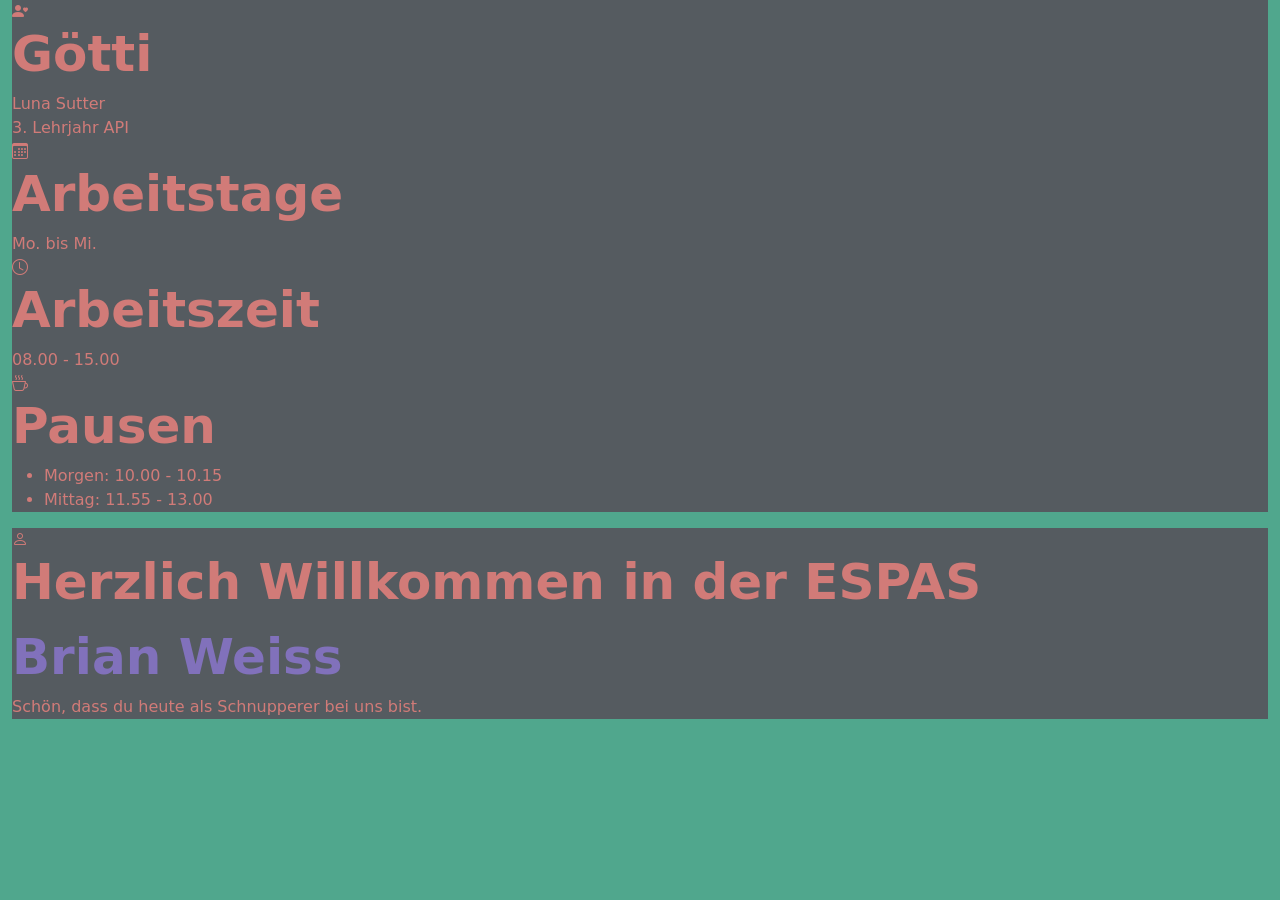
==== index.html @ 97c034d4 "Götti aktualisiert" ====
<!DOCTYPE html>
<html lang="de">

<head>
    <meta charset="UTF-8">
    <title>yodeck-welcome-screen</title>
    <meta name="viewport" content="width=device-width, initial-scale=1">

    <!-- Bootstrap 5 -->
    <link href="https://cdn.jsdelivr.net/npm/bootstrap@5.3.3/dist/css/bootstrap.min.css" rel="stylesheet">

    <!-- Template CSS -->
    <link href="css/template.css" rel="stylesheet">

    <!-- Bootstrap Icons -->
    <link href="https://cdn.jsdelivr.net/npm/bootstrap-icons@1.11.3/font/bootstrap-icons.css" rel="stylesheet">

    <style>
        /* =========================================
           VERFÜGBARE FARBEN
           ========================================= */

        /* Die Farbe einsetzen:
           z.B: background: var(--blue);
        */

        :root {

            /* =========================
            Neutrale Farben
            ========================= */

            --white: #ffffff;
            --light-gray: #e6e6e6;
            --gray: #9da3a8;
            --dark-gray: #555b60;
            --black: #212529;


            /* =========================
            Farben
            ========================= */

            --blue: #7dbfd4;
            --green: #9adaa9;
            --cyan: #6ed0df;
            --yellow: #f0e266;
            --red: #d17b78;

            --purple: #8171bb;
            --orange: #e0b068;
            --teal: #50a78d;
        }


        /* =========================================
           HINTERGRUNDFARBE
           ========================================= */

        body {
            background: var(--teal);
        }


        /* =========================================
           WELCOME CARD
           ========================================= */

        .welcome-card {

            /* Hintergrundfarbe */
            background: var(--dark-gray);

            /* Textfarbe */
            color: var(--red);
        }


        /* =========================================
           TITEL
           ========================================= */

        h1 {

            /* Titel: Schriftgrösse */
            font-size: 50px;

            /* Titel: Schriftstärke */
            font-weight: 600;
        }


        /* =========================================
           NAME
           ========================================= */

        .name {

            /* Schriftgrösse */
            font-size: 50px;

            /* Schriftstärke */
            font-weight: 600;

            /* Farbe */
            color: var(--purple);
        }
    </style>

</head>


<body>

    <div class="container-fluid screen fade-in">

        <!-- =========================================
             LINKE SEITE
             ========================================= -->

        <div class="left-column">

            <!-- Box 1 -->
            <div class="welcome-card">

                <div class="icon">
                    <i class="bi-person-heart"></i>
                </div>

                <h1>Götti</h1>

                <div class="subtitle">
                    Luna Sutter
                    <br>
                    3. Lehrjahr API
                </div>

            </div>


            <!-- Box 2 -->
            <div class="welcome-card">

                <div class="icon">
                    <i class="bi bi-calendar3"></i>
                </div>

                <h1>Arbeitstage</h1>

                <div class="subtitle">
                    Mo. bis Mi.
                </div>

            </div>


            <!-- Box 3 -->
            <div class="welcome-card">

                <div class="icon">
                    <i class="bi bi-clock"></i>
                </div>

                <h1>Arbeitszeit</h1>

                <div class="subtitle">
                    08.00 - 15.00
                </div>

            </div>


            <!-- Box 4 -->
            <div class="welcome-card">

                <div class="icon">
                    <i class="bi bi-cup-hot"></i>
                </div>

                <h1>Pausen</h1>

                <div class="subtitle">
                    <ul>
                        <li>Morgen: 10.00 - 10.15</li>
                        <li>Mittag: 11.55 - 13.00</li>
                    </ul>
                </div>

            </div>

        </div>


        <!-- =========================================
             RECHTE WELCOME BOX
             ========================================= -->

        <div class="welcome-card right-box">

            <div class="icon">
                <i class="bi bi-person"></i>
            </div>

            <h1>
                Herzlich Willkommen in der ESPAS
            </h1>

            <div class="name">
                Brian Weiss
            </div>

            <div class="subtitle">
                Schön, dass du heute als Schnupperer bei uns bist.
            </div>

        </div>

    </div>

</body>

</html>
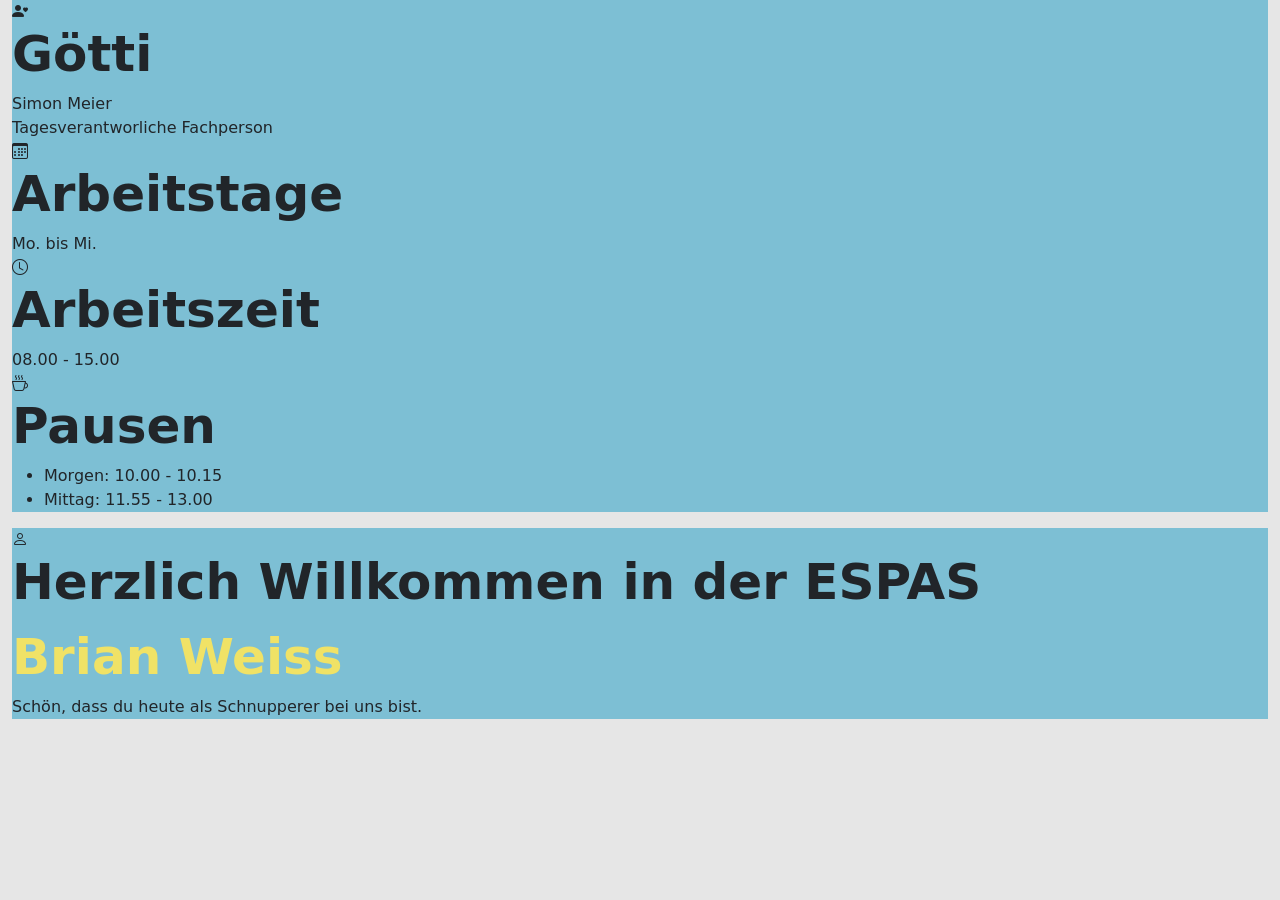
==== commit 8cd54f98: "added information first commit" ====
--- a/index.html
+++ b/index.html
@@ -58,7 +58,7 @@
            ========================================= */
 
         body {
-            background: var(--teal);
+            background: var(--light-gray);
         }
 
 
@@ -69,10 +69,10 @@
         .welcome-card {
 
             /* Hintergrundfarbe */
-            background: var(--dark-gray);
+            background: var(--blue);
 
             /* Textfarbe */
-            color: var(--red);
+            color: var(--black);
         }
 
 
@@ -103,7 +103,7 @@
             font-weight: 600;
 
             /* Farbe */
-            color: var(--purple);
+            color: var(--yellow);
         }
     </style>
 
@@ -130,9 +130,9 @@
                 <h1>Götti</h1>
 
                 <div class="subtitle">
-                    Luna Sutter
+                    Simon Meier
                     <br>
-                    3. Lehrjahr API
+                    Tagesverantworliche Fachperson
                 </div>
 
             </div>
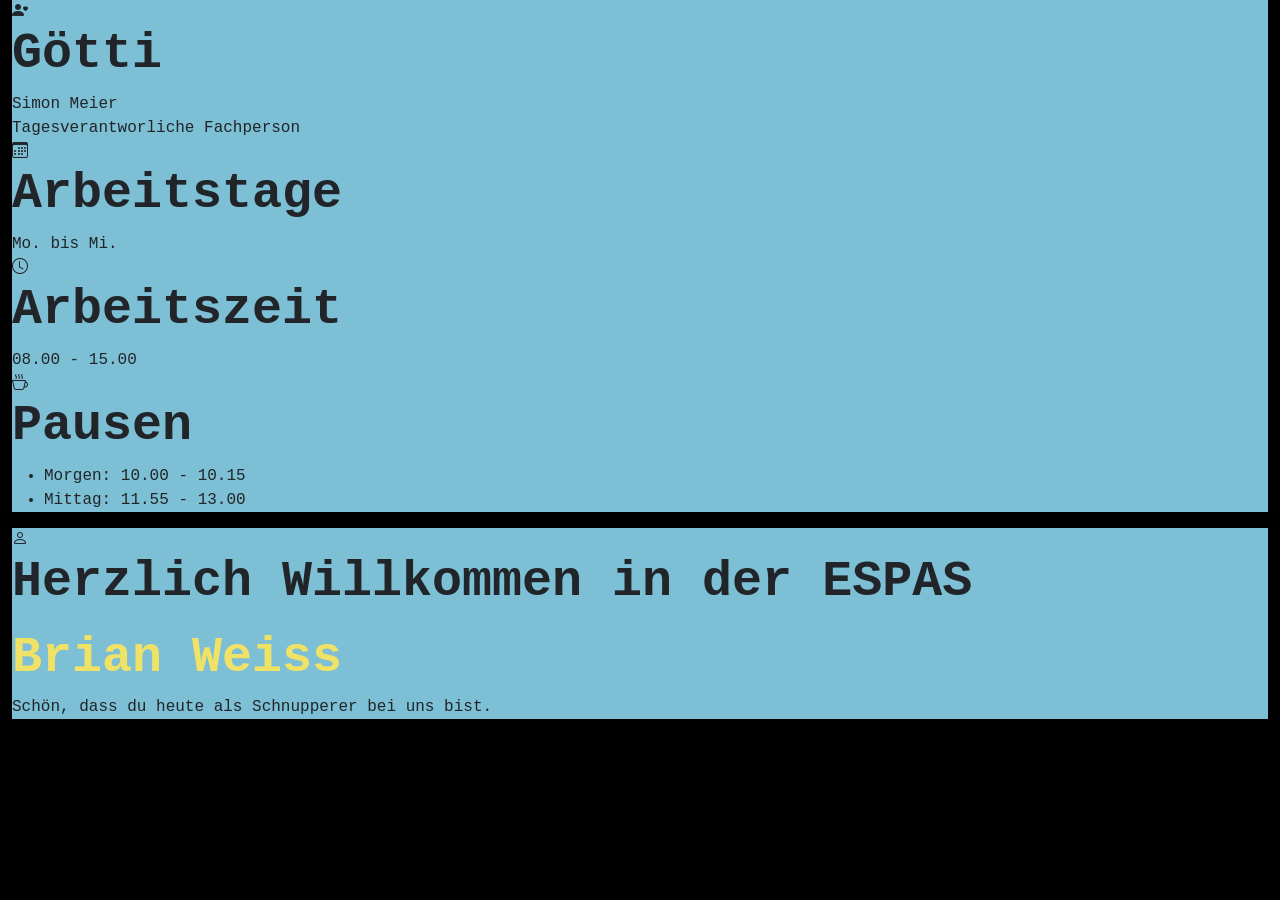
==== commit 6744eec8: "ohh hacker" ====
--- a/index.html
+++ b/index.html
@@ -58,7 +58,9 @@
            ========================================= */
 
         body {
-            background: var(--light-gray);
+            background: black;
+            color: rgb(80, 252, 1);
+            font-family: 'Courier New', Courier, monospace;
         }
 
 
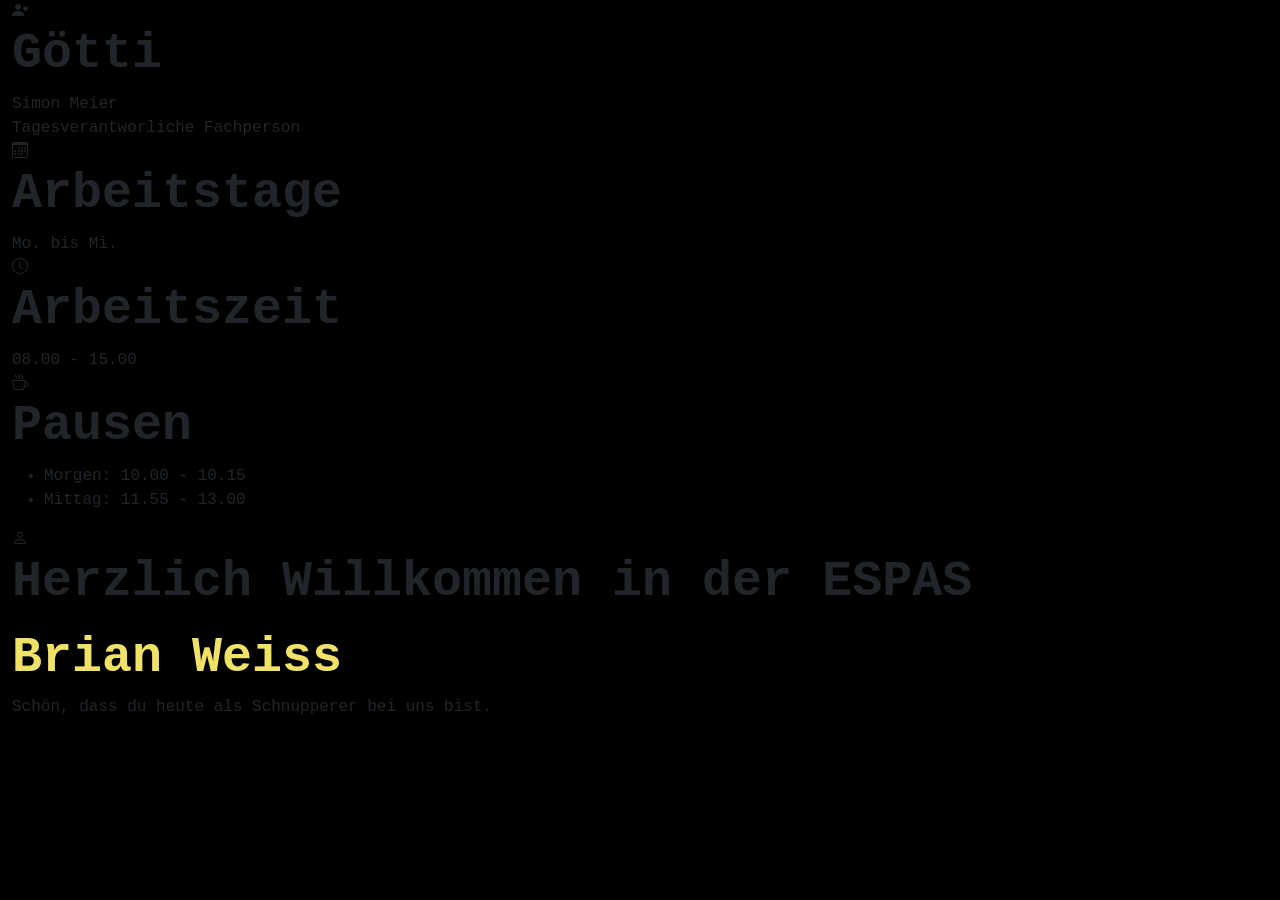
==== commit b4ef3cb9: "update" ====
--- a/index.html
+++ b/index.html
@@ -71,8 +71,9 @@
         .welcome-card {
 
             /* Hintergrundfarbe */
-            background: var(--blue);
-
+            /*background: var(--blue);*/
+            border:5px;
+            border-color: #50a78d;
             /* Textfarbe */
             color: var(--black);
         }
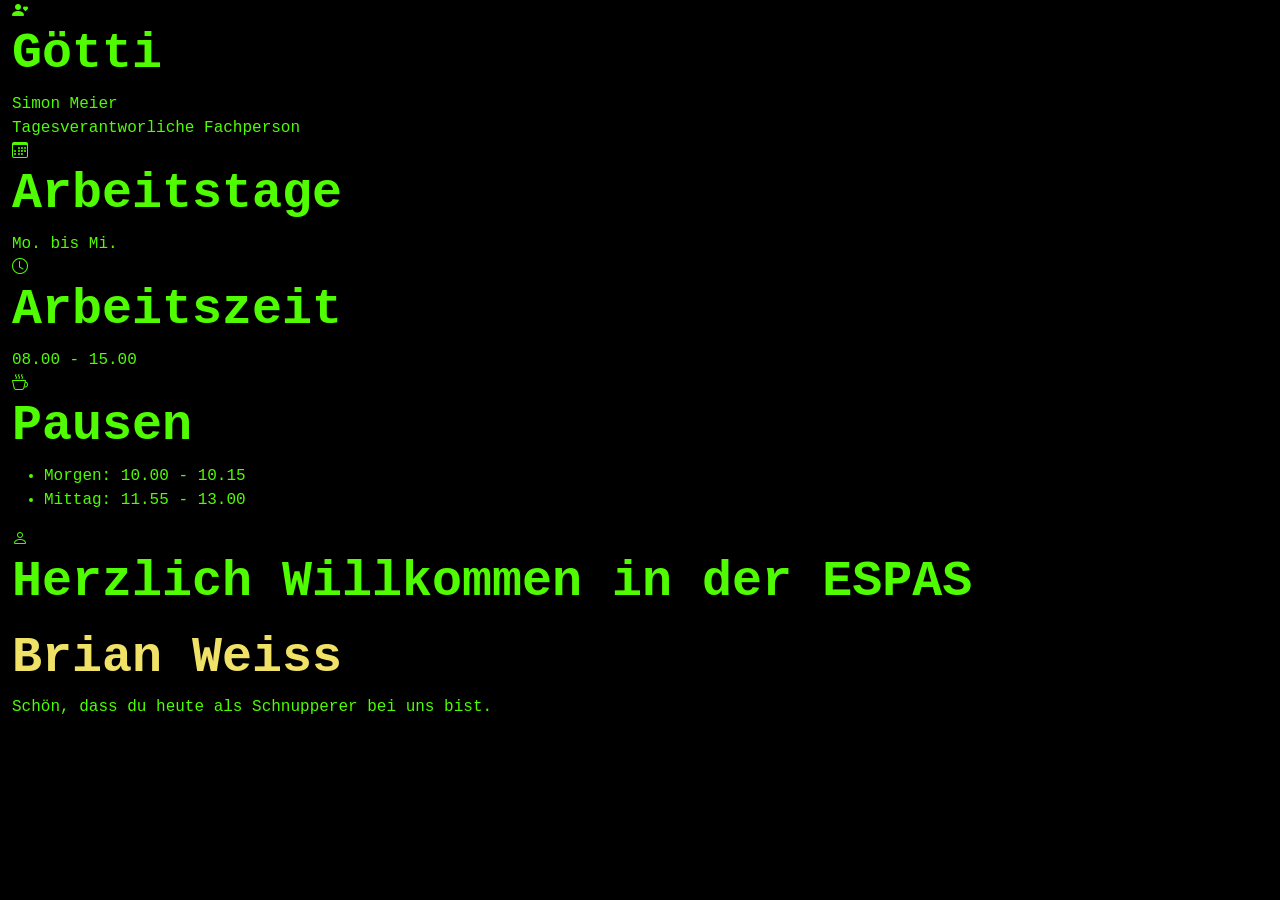
==== commit 3311a372: "ys" ====
--- a/index.html
+++ b/index.html
@@ -61,6 +61,8 @@
             background: black;
             color: rgb(80, 252, 1);
             font-family: 'Courier New', Courier, monospace;
+            border: 5px;
+            border-color: #50a78d;
         }
 
 
@@ -75,7 +77,7 @@
             border:5px;
             border-color: #50a78d;
             /* Textfarbe */
-            color: var(--black);
+            /*color: var(--black);*/
         }
 
 
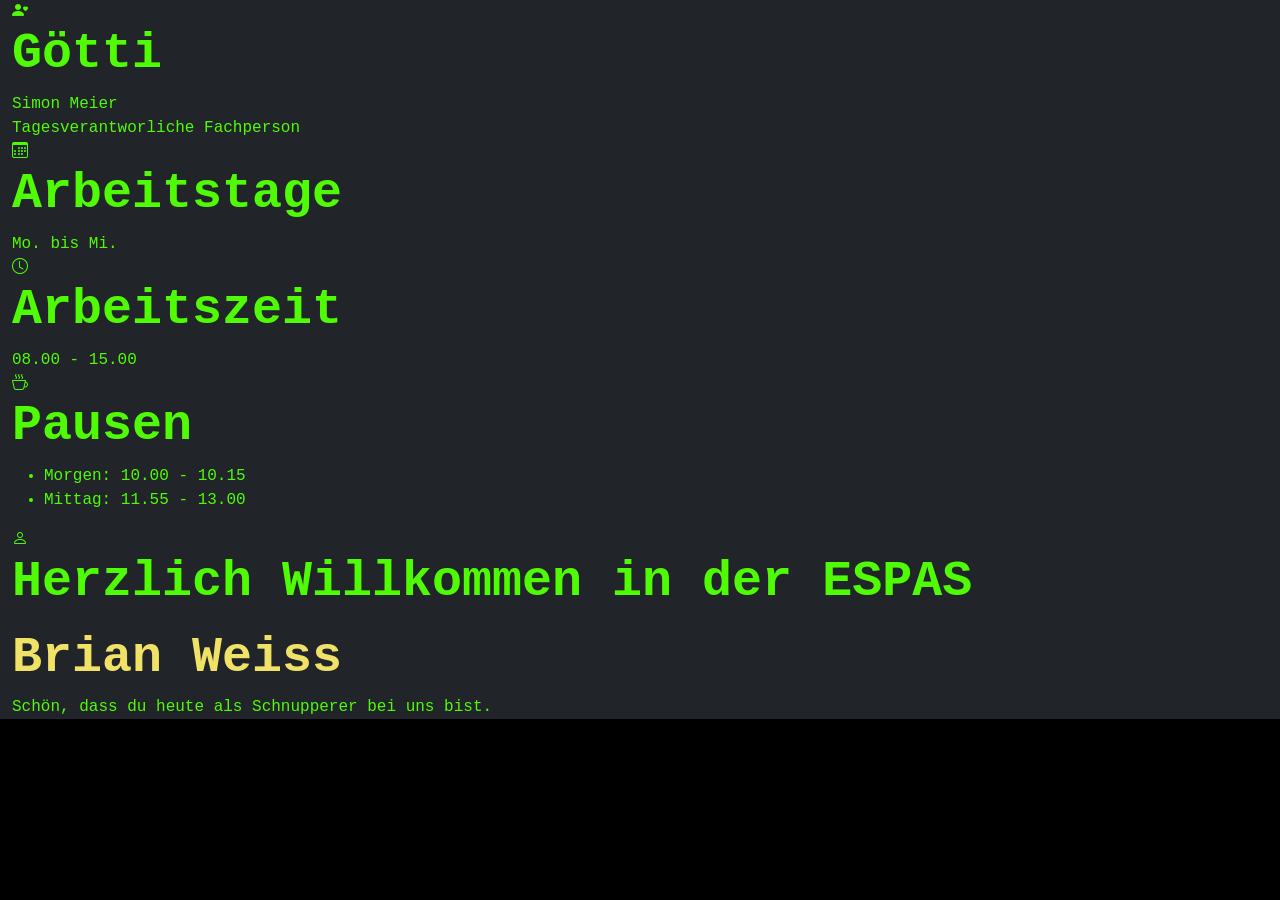
==== commit f66bd1ef: "added div border" ====
--- a/index.html
+++ b/index.html
@@ -50,6 +50,11 @@
             --purple: #8171bb;
             --orange: #e0b068;
             --teal: #50a78d;
+        }
+        div{
+            background-color: #212529;
+            border-color: #9adaa9;
+            border: 6px;
         }
 
 
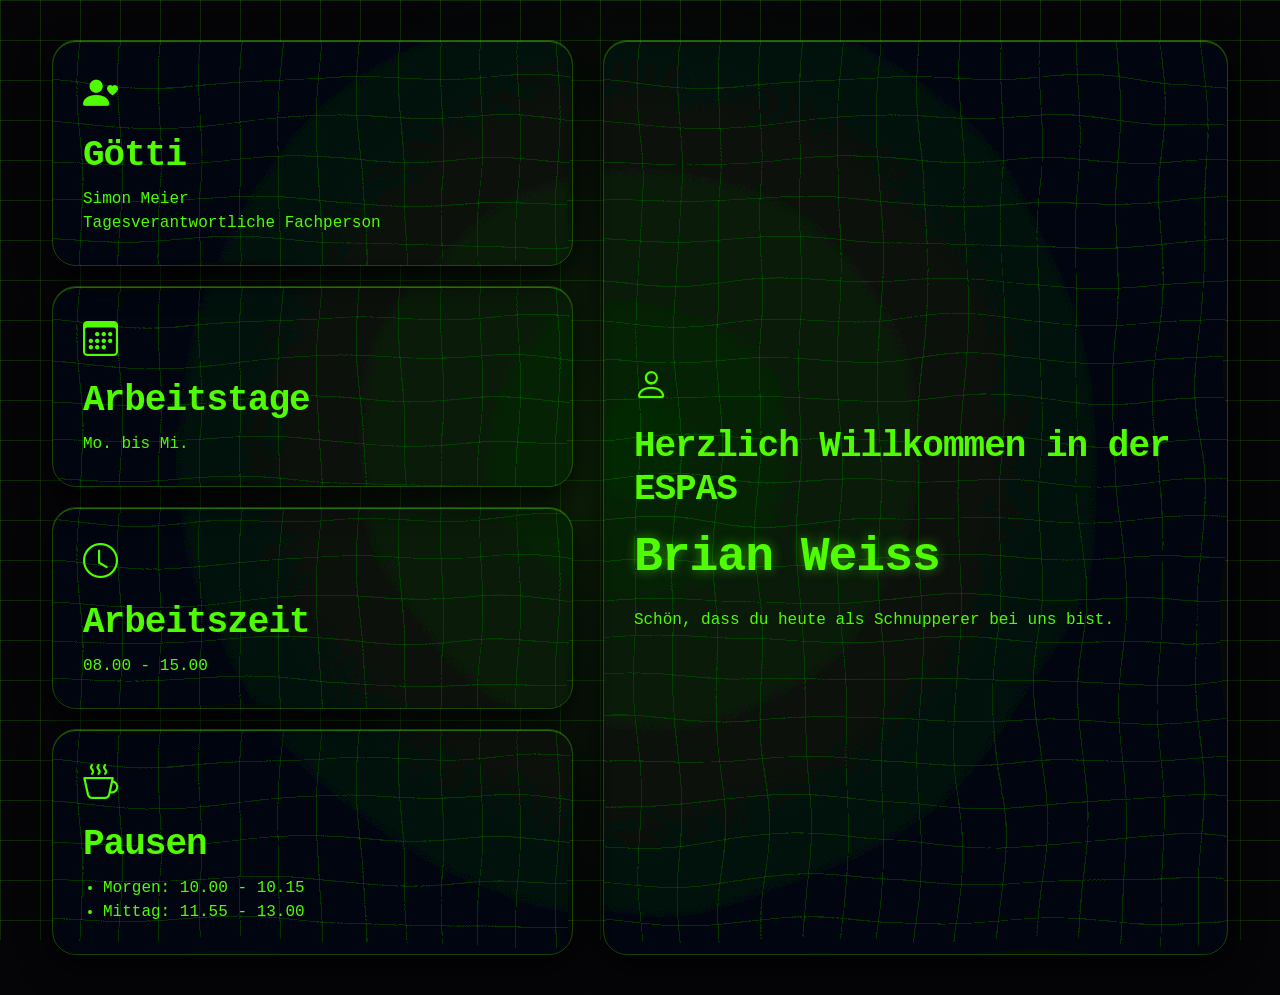
==== commit f1f7cdc1: "hacker glass" ====
--- a/index.html
+++ b/index.html
@@ -3,230 +3,248 @@
 
 <head>
     <meta charset="UTF-8">
-    <title>yodeck-welcome-screen</title>
+    <title>yodeck-welcome-screen - Liquid Glass</title>
     <meta name="viewport" content="width=device-width, initial-scale=1">
 
     <!-- Bootstrap 5 -->
     <link href="https://cdn.jsdelivr.net/npm/bootstrap@5.3.3/dist/css/bootstrap.min.css" rel="stylesheet">
 
-    <!-- Template CSS -->
-    <link href="css/template.css" rel="stylesheet">
-
     <!-- Bootstrap Icons -->
     <link href="https://cdn.jsdelivr.net/npm/bootstrap-icons@1.11.3/font/bootstrap-icons.css" rel="stylesheet">
 
     <style>
         /* =========================================
-           VERFÜGBARE FARBEN
-           ========================================= */
-
-        /* Die Farbe einsetzen:
-           z.B: background: var(--blue);
-        */
+           VERFÜGBARE FARBEN & SCHRIFTFARBE GRÜN
+           ========================================= */
+        * {
+            color: rgb(80, 252, 1) !important;
+        }
 
         :root {
-
-            /* =========================
-            Neutrale Farben
-            ========================= */
-
-            --white: #ffffff;
-            --light-gray: #e6e6e6;
-            --gray: #9da3a8;
-            --dark-gray: #555b60;
-            --black: #212529;
-
-
-            /* =========================
-            Farben
-            ========================= */
-
-            --blue: #7dbfd4;
-            --green: #9adaa9;
-            --cyan: #6ed0df;
-            --yellow: #f0e266;
-            --red: #d17b78;
-
-            --purple: #8171bb;
-            --orange: #e0b068;
-            --teal: #50a78d;
-        }
-        div{
-            background-color: #212529;
-            border-color: #9adaa9;
-            border: 6px;
-        }
-
-
-        /* =========================================
-           HINTERGRUNDFARBE
-           ========================================= */
-
+            --neon-green: rgb(80, 252, 1);
+            --dark-green: rgba(80, 252, 1, 0.25);
+        }
+
+        /* =========================================
+           HINTERGRUND & ANIMIERTES GRID SYSTEM
+           ========================================= */
         body {
-            background: black;
-            color: rgb(80, 252, 1);
+            background: #050508;
+            color: var(--neon-green);
             font-family: 'Courier New', Courier, monospace;
-            border: 5px;
-            border-color: #50a78d;
-        }
-
-
-        /* =========================================
-           WELCOME CARD
-           ========================================= */
-
+            padding: 40px 20px;
+            min-height: 100vh;
+            overflow-x: hidden;
+            position: relative;
+        }
+
+        /* Animiertes Raster im Hintergrund */
+        body::before {
+            content: '';
+            position: fixed;
+            top: -40px;
+            left: -40px;
+            width: calc(100% + 80px);
+            height: calc(100% + 80px);
+            background-image: 
+                linear-gradient(rgba(80, 252, 1, 0.15) 1px, transparent 1px),
+                linear-gradient(90deg, rgba(80, 252, 1, 0.15) 1px, transparent 1px),
+                radial-gradient(circle at 50% 50%, rgba(80, 252, 1, 0.12) 0%, transparent 60%);
+            background-size: 40px 40px, 40px 40px, 100% 100%;
+            z-index: 1;
+            pointer-events: none;
+            animation: moveGrid 3s linear infinite;
+        }
+
+        @keyframes moveGrid {
+            0% {
+                transform: translate(0, 0);
+            }
+            100% {
+                transform: translate(40px, 40px);
+            }
+        }
+
+        /* =========================================
+           LAYOUT GRID
+           ========================================= */
+        .screen {
+            position: relative;
+            z-index: 10;
+            display: grid;
+            grid-template-columns: 1fr 1.2fr;
+            gap: 30px;
+            max-width: 1200px;
+            margin: 0 auto;
+        }
+
+        @media (max-width: 992px) {
+            .screen {
+                grid-template-columns: 1fr;
+            }
+        }
+
+        .left-column {
+            display: flex;
+            flex-direction: column;
+            gap: 20px;
+        }
+
+        /* =========================================
+           THE HEAVY REFRACTIVE LENS CARD
+           ========================================= */
         .welcome-card {
-
-            /* Hintergrundfarbe */
-            /*background: var(--blue);*/
-            border:5px;
-            border-color: #50a78d;
-            /* Textfarbe */
-            /*color: var(--black);*/
-        }
-
-
-        /* =========================================
-           TITEL
-           ========================================= */
+            position: relative;
+            padding: 30px;
+            border-radius: 24px;
+            box-sizing: border-box;
+            background: transparent;
+            border: 1px solid var(--dark-green);
+            box-shadow: 
+                inset 0 1px 0px rgba(80, 252, 1, 0.4),
+                0 12px 32px rgba(0, 0, 0, 0.8);
+        }
+
+        .welcome-card::before {
+            content: '';
+            position: absolute;
+            top: 0;
+            left: 0;
+            width: 100%;
+            height: 100%;
+            border-radius: 24px;
+            z-index: -1;
+            background: rgba(80, 252, 1, 0.02);
+            -webkit-backdrop-filter: url(#apple-heavy-distortion) saturate(140%) brightness(105%);
+            backdrop-filter: url(#apple-heavy-distortion) saturate(140%) brightness(105%);
+        }
+
+        .right-box {
+            display: flex;
+            flex-direction: column;
+            justify-content: center;
+            height: 100%;
+            min-height: 450px;
+        }
+
+        /* =========================================
+           CARD CONTENT STYLING
+           ========================================= */
+        .icon {
+            font-size: 35px;
+            margin-bottom: 10px;
+        }
 
         h1 {
-
-            /* Titel: Schriftgrösse */
-            font-size: 50px;
-
-            /* Titel: Schriftstärke */
-            font-weight: 600;
-        }
-
-
-        /* =========================================
-           NAME
-           ========================================= */
+            font-size: 36px;
+            font-weight: 700;
+            margin-top: 0;
+            margin-bottom: 10px;
+            letter-spacing: -1px;
+        }
 
         .name {
-
-            /* Schriftgrösse */
-            font-size: 50px;
-
-            /* Schriftstärke */
-            font-weight: 600;
-
-            /* Farbe */
-            color: var(--yellow);
+            font-size: 48px;
+            font-weight: 800;
+            margin-bottom: 15px;
+            letter-spacing: -1px;
+            text-shadow: 0 0 12px rgba(80, 252, 1, 0.5);
+        }
+
+        .subtitle {
+            font-size: 16px;
+            line-height: 1.5;
+        }
+
+        .subtitle ul {
+            padding-left: 20px;
+            margin: 5px 0 0 0;
         }
     </style>
-
 </head>
 
-
 <body>
 
     <div class="container-fluid screen fade-in">
 
-        <!-- =========================================
-             LINKE SEITE
-             ========================================= -->
-
+        <!-- LINKE SEITE -->
         <div class="left-column">
 
             <!-- Box 1 -->
             <div class="welcome-card">
-
-                <div class="icon">
-                    <i class="bi-person-heart"></i>
-                </div>
-
+                <div class="icon">
+                    <i class="bi bi-person-heart"></i>
+                </div>
                 <h1>Götti</h1>
-
                 <div class="subtitle">
                     Simon Meier
                     <br>
-                    Tagesverantworliche Fachperson
-                </div>
-
-            </div>
-
+                    Tagesverantwortliche Fachperson
+                </div>
+            </div>
 
             <!-- Box 2 -->
             <div class="welcome-card">
-
                 <div class="icon">
                     <i class="bi bi-calendar3"></i>
                 </div>
-
                 <h1>Arbeitstage</h1>
-
                 <div class="subtitle">
                     Mo. bis Mi.
                 </div>
-
-            </div>
-
+            </div>
 
             <!-- Box 3 -->
             <div class="welcome-card">
-
                 <div class="icon">
                     <i class="bi bi-clock"></i>
                 </div>
-
                 <h1>Arbeitszeit</h1>
-
                 <div class="subtitle">
                     08.00 - 15.00
                 </div>
-
-            </div>
-
+            </div>
 
             <!-- Box 4 -->
             <div class="welcome-card">
-
                 <div class="icon">
                     <i class="bi bi-cup-hot"></i>
                 </div>
-
                 <h1>Pausen</h1>
-
                 <div class="subtitle">
                     <ul>
                         <li>Morgen: 10.00 - 10.15</li>
                         <li>Mittag: 11.55 - 13.00</li>
                     </ul>
                 </div>
-
             </div>
 
         </div>
 
-
-        <!-- =========================================
-             RECHTE WELCOME BOX
-             ========================================= -->
-
+        <!-- RECHTE WELCOME BOX -->
         <div class="welcome-card right-box">
-
             <div class="icon">
                 <i class="bi bi-person"></i>
             </div>
-
-            <h1>
-                Herzlich Willkommen in der ESPAS
-            </h1>
-
-            <div class="name">
-                Brian Weiss
-            </div>
-
+            <h1>Herzlich Willkommen in der ESPAS</h1>
+            <div class="name">Brian Weiss</div>
             <div class="subtitle">
                 Schön, dass du heute als Schnupperer bei uns bist.
             </div>
-
         </div>
 
     </div>
 
+    <!-- SVG FILTER FÜR LIQUID GLASS EFFEKT -->
+    <svg style="position: absolute; width: 0; height: 0; pointer-events: none;">
+        <defs>
+            <filter id="apple-heavy-distortion">
+                <feTurbulence type="fractalNoise" baseFrequency="0.007" numOctaves="1" result="noise" />
+                <feDisplacementMap in="SourceGraphic" in2="noise" scale="35" xChannelSelector="R" yChannelSelector="G" />
+            </filter>
+        </defs>
+    </svg>
+
 </body>
 
-</html>+</html>
